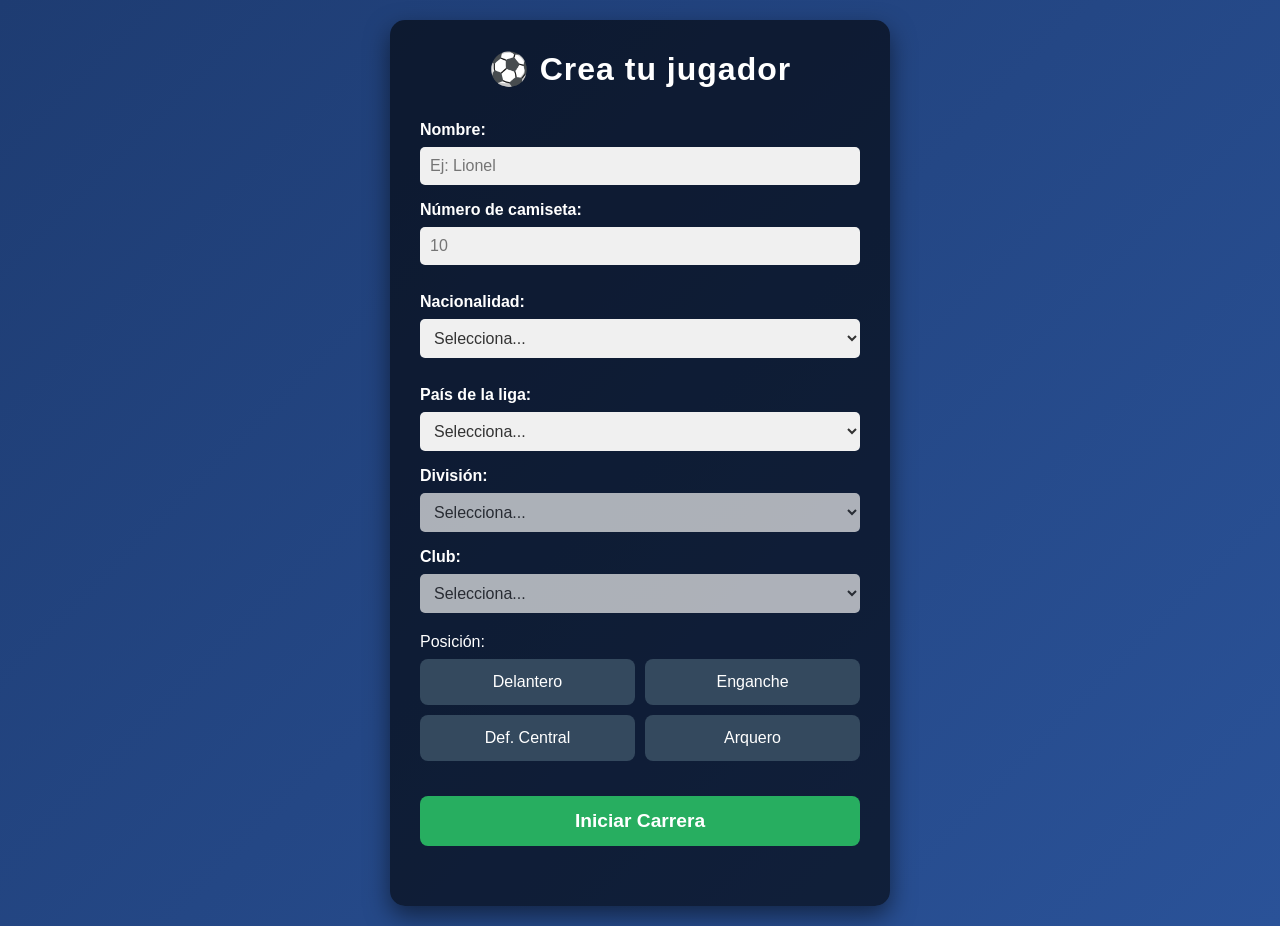
==== Idolo/index.html @ 2179ede4 "Add files via upload" ====
<!DOCTYPE html>
<html lang="es">
<head>
    <meta charset="UTF-8">
    <meta name="viewport" content="width=device-width, initial-scale=1.0">
    <title>Modo Carrera - Menú Principal</title>
    <link rel="stylesheet" href="style.css">
</head>
<body>
    <main class="menu-container">
        <h1>⚽ Crea tu jugador</h1>

        <!-- Datos básicos -->
        <section class="form-section">
            <label for="nombre">Nombre:</label>
            <input type="text" id="nombre" placeholder="Ej: Lionel">

            <label for="dorsal">Número de camiseta:</label>
            <input type="number" id="dorsal" min="1" max="99" placeholder="10">
        </section>

        <!-- Nacionalidad -->
        <section class="form-section">
            <label for="nacionalidad">Nacionalidad:</label>
            <select id="nacionalidad">
                <option value="">Selecciona...</option>
            </select>
        </section>

        <!-- Liga -->
        <section class="form-section">
            <label for="paisLiga">País de la liga:</label>
            <select id="paisLiga" disabled>
                <option value="">Selecciona...</option>
            </select>

            <label for="division">División:</label>
            <select id="division" disabled>
                <option value="">Selecciona...</option>
            </select>

            <label for="club">Club:</label>
            <select id="club" disabled>
                <option value="">Selecciona...</option>
            </select>
        </section>

        <!-- Posición -->
        <section class="form-section posiciones">
            <p>Posición:</p>
            <div class="posiciones-opciones">
                <button type="button" class="posicion-btn" data-posicion="Delantero">Delantero</button>
                <button type="button" class="posicion-btn" data-posicion="Enganche">Enganche</button>
                <button type="button" class="posicion-btn" data-posicion="Defensa Central">Def. Central</button>
                <button type="button" class="posicion-btn" data-posicion="Arquero">Arquero</button>
            </div>
        </section>

        <button id="iniciar" class="iniciar-btn">Iniciar Carrera</button>
        <p id="mensaje-error" class="error-msg"></p>
    </main>

    <script src="data.js"></script>
    <script src="menu.js"></script>
</body>
</html>
---- Idolo/style.css ----
* {
    box-sizing: border-box;
    margin: 0;
    padding: 0;
}

body {
    font-family: 'Segoe UI', Tahoma, Geneva, Verdana, sans-serif;
    background: linear-gradient(135deg, #1e3c72, #2a5298);
    color: white;
    display: flex;
    justify-content: center;
    align-items: center;
    min-height: 100vh;
    padding: 20px;
}

.menu-container {
    background: rgba(0, 0, 0, 0.6);
    border-radius: 15px;
    padding: 30px;
    max-width: 500px;
    width: 100%;
    box-shadow: 0 10px 25px rgba(0,0,0,0.5);
}

h1 {
    text-align: center;
    margin-bottom: 25px;
    font-size: 2rem;
    letter-spacing: 1px;
}

.form-section {
    margin-bottom: 20px;
    display: flex;
    flex-direction: column;
    gap: 8px;
}

label {
    font-weight: bold;
    margin-top: 8px;
}

input, select {
    padding: 10px;
    border: none;
    border-radius: 5px;
    font-size: 1rem;
    background: #f0f0f0;
    color: #333;
}

input:focus, select:focus {
    outline: 2px solid #ffd700;
}

.posiciones-opciones {
    display: grid;
    grid-template-columns: 1fr 1fr;
    gap: 10px;
}

.posicion-btn {
    padding: 12px;
    background: #34495e;
    color: white;
    border: 2px solid transparent;
    border-radius: 8px;
    cursor: pointer;
    font-size: 1rem;
    transition: all 0.3s;
}

.posicion-btn:hover {
    background: #3d566e;
}

.posicion-btn.seleccionada {
    background: #ffd700;
    color: black;
    border-color: #fff;
    font-weight: bold;
}

.iniciar-btn {
    width: 100%;
    padding: 14px;
    background: #27ae60;
    color: white;
    border: none;
    border-radius: 8px;
    font-size: 1.2rem;
    font-weight: bold;
    cursor: pointer;
    margin-top: 15px;
    transition: background 0.3s;
}

.iniciar-btn:hover {
    background: #2ecc71;
}

.error-msg {
    color: #ff6b6b;
    text-align: center;
    margin-top: 10px;
    min-height: 20px;
}
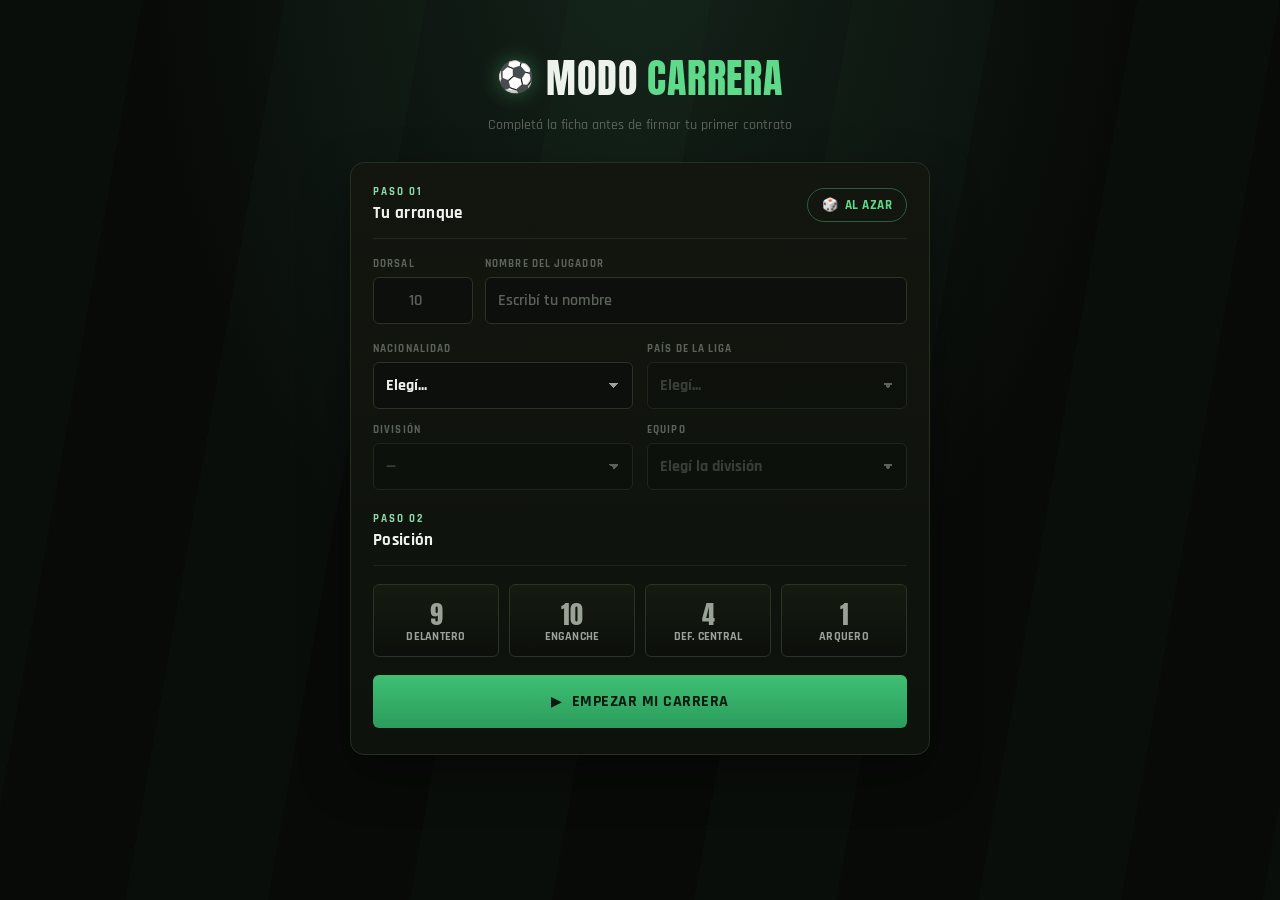
==== commit 20b92241: "Add files via upload" ====
--- a/Idolo/index.html
+++ b/Idolo/index.html
@@ -1,66 +1,125 @@
 <!DOCTYPE html>
 <html lang="es">
 <head>
-    <meta charset="UTF-8">
-    <meta name="viewport" content="width=device-width, initial-scale=1.0">
-    <title>Modo Carrera - Menú Principal</title>
-    <link rel="stylesheet" href="style.css">
+<meta charset="UTF-8">
+<meta name="viewport" content="width=device-width, initial-scale=1.0">
+<title>Modo Carrera</title>
+<link rel="preconnect" href="https://fonts.googleapis.com">
+<link rel="preconnect" href="https://fonts.gstatic.com" crossorigin>
+<link href="https://fonts.googleapis.com/css2?family=Anton&family=Rajdhani:wght@500;600;700&display=swap" rel="stylesheet">
+<link rel="stylesheet" href="style.css">
 </head>
 <body>
-    <main class="menu-container">
-        <h1>⚽ Crea tu jugador</h1>
 
-        <!-- Datos básicos -->
-        <section class="form-section">
-            <label for="nombre">Nombre:</label>
-            <input type="text" id="nombre" placeholder="Ej: Lionel">
+<div class="fondo-cancha"></div>
 
-            <label for="dorsal">Número de camiseta:</label>
-            <input type="number" id="dorsal" min="1" max="99" placeholder="10">
-        </section>
+<main class="pantalla" id="pantalla-menu">
 
-        <!-- Nacionalidad -->
-        <section class="form-section">
-            <label for="nacionalidad">Nacionalidad:</label>
-            <select id="nacionalidad">
-                <option value="">Selecciona...</option>
-            </select>
-        </section>
+  <header class="cabecera">
+    <div class="cabecera__marca">
+      <span class="cabecera__bola">⚽</span>
+      <h1 class="cabecera__titulo">MODO <span>CARRERA</span></h1>
+    </div>
+    <p class="cabecera__sub">Completá la ficha antes de firmar tu primer contrato</p>
+  </header>
 
-        <!-- Liga -->
-        <section class="form-section">
-            <label for="paisLiga">País de la liga:</label>
-            <select id="paisLiga" disabled>
-                <option value="">Selecciona...</option>
-            </select>
+  <form id="form-menu" class="tarjeta" novalidate>
 
-            <label for="division">División:</label>
-            <select id="division" disabled>
-                <option value="">Selecciona...</option>
-            </select>
+    <div class="tarjeta__cabecera">
+      <div>
+        <span class="tarjeta__eyebrow">Paso 01</span>
+        <h2 class="tarjeta__titulo">Tu arranque</h2>
+      </div>
+      <button type="button" class="boton-azar" id="boton-azar">
+        <span class="boton-azar__icono">🎲</span> Al azar
+      </button>
+    </div>
 
-            <label for="club">Club:</label>
-            <select id="club" disabled>
-                <option value="">Selecciona...</option>
-            </select>
-        </section>
+    <!-- NOMBRE + DORSAL -->
+    <div class="fila-nombre">
+      <div class="campo campo--dorsal">
+        <label for="input-dorsal">Dorsal</label>
+        <input type="number" id="input-dorsal" name="dorsal" placeholder="10" min="1" max="99" required>
+      </div>
 
-        <!-- Posición -->
-        <section class="form-section posiciones">
-            <p>Posición:</p>
-            <div class="posiciones-opciones">
-                <button type="button" class="posicion-btn" data-posicion="Delantero">Delantero</button>
-                <button type="button" class="posicion-btn" data-posicion="Enganche">Enganche</button>
-                <button type="button" class="posicion-btn" data-posicion="Defensa Central">Def. Central</button>
-                <button type="button" class="posicion-btn" data-posicion="Arquero">Arquero</button>
-            </div>
-        </section>
+      <div class="campo campo--nombre">
+        <label for="input-nombre">Nombre del jugador</label>
+        <input type="text" id="input-nombre" name="nombre" placeholder="Escribí tu nombre" maxlength="24" required>
+      </div>
+    </div>
 
-        <button id="iniciar" class="iniciar-btn">Iniciar Carrera</button>
-        <p id="mensaje-error" class="error-msg"></p>
-    </main>
+    <!-- DESTINO -->
+    <div class="modulo__grid">
+      <div class="campo">
+        <label for="select-pais">Nacionalidad</label>
+        <select id="select-pais" name="pais" required>
+          <option value="" disabled selected>Elegí...</option>
+        </select>
+      </div>
 
-    <script src="data.js"></script>
-    <script src="menu.js"></script>
+      <div class="campo">
+        <label for="select-liga">País de la liga</label>
+        <select id="select-liga" name="liga" required disabled>
+          <option value="" disabled selected>Elegí...</option>
+        </select>
+      </div>
+
+      <div class="campo">
+        <label for="select-division">División</label>
+        <select id="select-division" name="division" required disabled>
+          <option value="" disabled selected>—</option>
+        </select>
+      </div>
+
+      <div class="campo">
+        <label for="select-club">Equipo</label>
+        <select id="select-club" name="club" required disabled>
+          <option value="" disabled selected>Elegí la división</option>
+        </select>
+      </div>
+    </div>
+
+    <!-- POSICIÓN -->
+    <div class="tarjeta__cabecera tarjeta__cabecera--posicion">
+      <div>
+        <span class="tarjeta__eyebrow">Paso 02</span>
+        <h2 class="tarjeta__titulo">Posición</h2>
+      </div>
+    </div>
+
+    <div class="posiciones" id="grupo-posiciones" role="radiogroup" aria-label="Elegir posición">
+      <button type="button" class="pos-card" data-posicion="delantero" data-dorsal-sugerido="9" role="radio" aria-checked="false">
+        <span class="pos-card__numero">9</span>
+        <span class="pos-card__nombre">Delantero</span>
+      </button>
+
+      <button type="button" class="pos-card" data-posicion="enganche" data-dorsal-sugerido="10" role="radio" aria-checked="false">
+        <span class="pos-card__numero">10</span>
+        <span class="pos-card__nombre">Enganche</span>
+      </button>
+
+      <button type="button" class="pos-card" data-posicion="central" data-dorsal-sugerido="4" role="radio" aria-checked="false">
+        <span class="pos-card__numero">4</span>
+        <span class="pos-card__nombre">Def. Central</span>
+      </button>
+
+      <button type="button" class="pos-card" data-posicion="arquero" data-dorsal-sugerido="1" role="radio" aria-checked="false">
+        <span class="pos-card__numero">1</span>
+        <span class="pos-card__nombre">Arquero</span>
+      </button>
+    </div>
+    <input type="hidden" id="input-posicion" name="posicion" required>
+
+    <p class="mensaje-error" id="mensaje-error" hidden></p>
+
+    <button type="submit" class="boton-iniciar">
+      <span class="boton-iniciar__icono">▶</span> Empezar mi carrera
+    </button>
+
+  </form>
+</main>
+
+<script src="data.js"></script>
+<script src="menu.js"></script>
 </body>
 </html>
--- a/Idolo/style.css
+++ b/Idolo/style.css
@@ -1,110 +1,399 @@
-* {
-    box-sizing: border-box;
-    margin: 0;
-    padding: 0;
-}
-
-body {
-    font-family: 'Segoe UI', Tahoma, Geneva, Verdana, sans-serif;
-    background: linear-gradient(135deg, #1e3c72, #2a5298);
-    color: white;
-    display: flex;
-    justify-content: center;
-    align-items: center;
-    min-height: 100vh;
-    padding: 20px;
-}
-
-.menu-container {
-    background: rgba(0, 0, 0, 0.6);
-    border-radius: 15px;
-    padding: 30px;
-    max-width: 500px;
-    width: 100%;
-    box-shadow: 0 10px 25px rgba(0,0,0,0.5);
-}
-
-h1 {
-    text-align: center;
-    margin-bottom: 25px;
-    font-size: 2rem;
-    letter-spacing: 1px;
-}
-
-.form-section {
-    margin-bottom: 20px;
-    display: flex;
-    flex-direction: column;
-    gap: 8px;
-}
-
-label {
-    font-weight: bold;
-    margin-top: 8px;
-}
-
-input, select {
-    padding: 10px;
-    border: none;
-    border-radius: 5px;
-    font-size: 1rem;
-    background: #f0f0f0;
-    color: #333;
-}
-
-input:focus, select:focus {
-    outline: 2px solid #ffd700;
-}
-
-.posiciones-opciones {
-    display: grid;
-    grid-template-columns: 1fr 1fr;
-    gap: 10px;
-}
-
-.posicion-btn {
-    padding: 12px;
-    background: #34495e;
-    color: white;
-    border: 2px solid transparent;
-    border-radius: 8px;
-    cursor: pointer;
-    font-size: 1rem;
-    transition: all 0.3s;
-}
-
-.posicion-btn:hover {
-    background: #3d566e;
-}
-
-.posicion-btn.seleccionada {
-    background: #ffd700;
-    color: black;
-    border-color: #fff;
-    font-weight: bold;
-}
-
-.iniciar-btn {
-    width: 100%;
-    padding: 14px;
-    background: #27ae60;
-    color: white;
-    border: none;
-    border-radius: 8px;
-    font-size: 1.2rem;
-    font-weight: bold;
-    cursor: pointer;
-    margin-top: 15px;
-    transition: background 0.3s;
-}
-
-.iniciar-btn:hover {
-    background: #2ecc71;
-}
-
-.error-msg {
-    color: #ff6b6b;
-    text-align: center;
-    margin-top: 10px;
-    min-height: 20px;
+/* ============================================
+   TOKENS
+   ============================================ */
+:root {
+  --negro: #080a08;
+  --panel: #12160f;
+  --panel-borde: #262f21;
+  --input-bg: #0c0f0b;
+  --input-borde: #2a3324;
+  --verde-oscuro: #1f3d2e;
+  --verde-linea: #2d5a41;
+  --verde-brillo: #5fd98a;
+  --verde-texto: #8fd8ac;
+  --gris: #9aa196;
+  --gris-tenue: #5b6259;
+  --blanco: #eef2ec;
+  --error: #e08a72;
+
+  --fuente-display: "Anton", sans-serif;
+  --fuente-cuerpo: "Rajdhani", sans-serif;
+
+  --radio: 6px;
+}
+
+* { box-sizing: border-box; }
+
+html, body {
+  margin: 0;
+  padding: 0;
+  min-height: 100%;
+  background: var(--negro);
+  color: var(--blanco);
+  font-family: var(--fuente-cuerpo);
+}
+
+.fondo-cancha {
+  position: fixed;
+  inset: 0;
+  z-index: 0;
+  background:
+    repeating-linear-gradient(
+      100deg,
+      rgba(95, 217, 138, 0.02) 0px,
+      rgba(95, 217, 138, 0.02) 140px,
+      transparent 140px,
+      transparent 280px
+    ),
+    radial-gradient(ellipse at 50% -10%, #14231a 0%, var(--negro) 55%);
+  pointer-events: none;
+}
+
+.pantalla {
+  position: relative;
+  z-index: 1;
+  max-width: 620px;
+  margin: 0 auto;
+  padding: 48px 20px 96px;
+}
+
+/* ============================================
+   CABECERA / MARCA
+   ============================================ */
+.cabecera {
+  text-align: center;
+  margin-bottom: 28px;
+}
+
+.cabecera__marca {
+  display: flex;
+  align-items: center;
+  justify-content: center;
+  gap: 12px;
+}
+
+.cabecera__bola {
+  font-size: 30px;
+  filter: drop-shadow(0 0 10px rgba(95, 217, 138, 0.35));
+}
+
+.cabecera__titulo {
+  font-family: var(--fuente-display);
+  font-weight: 400;
+  font-size: clamp(28px, 7vw, 40px);
+  letter-spacing: 0.02em;
+  margin: 0;
+  color: var(--blanco);
+}
+
+.cabecera__titulo span {
+  color: var(--verde-brillo);
+}
+
+.cabecera__sub {
+  margin: 8px 0 0;
+  color: var(--gris-tenue);
+  font-size: 14px;
+  font-weight: 500;
+}
+
+/* ============================================
+   TARJETA PRINCIPAL (panel único)
+   ============================================ */
+.tarjeta {
+  background: linear-gradient(180deg, var(--panel), #0e120c);
+  border: 1px solid var(--panel-borde);
+  border-radius: 14px;
+  padding: 22px 22px 26px;
+  box-shadow: 0 20px 50px rgba(0, 0, 0, 0.4);
+  display: flex;
+  flex-direction: column;
+  gap: 18px;
+}
+
+.tarjeta__cabecera {
+  display: flex;
+  align-items: center;
+  justify-content: space-between;
+  padding-bottom: 14px;
+  border-bottom: 1px solid #202718;
+}
+
+.tarjeta__cabecera--posicion {
+  margin-top: 4px;
+}
+
+.tarjeta__eyebrow {
+  display: block;
+  font-size: 11px;
+  font-weight: 700;
+  letter-spacing: 0.18em;
+  text-transform: uppercase;
+  color: var(--verde-texto);
+  margin-bottom: 3px;
+}
+
+.tarjeta__titulo {
+  margin: 0;
+  font-family: var(--fuente-cuerpo);
+  font-weight: 700;
+  font-size: 17px;
+  letter-spacing: 0.02em;
+  color: var(--blanco);
+}
+
+.boton-azar {
+  display: flex;
+  align-items: center;
+  gap: 6px;
+  background: transparent;
+  border: 1px solid var(--verde-linea);
+  color: var(--verde-brillo);
+  font-family: var(--fuente-cuerpo);
+  font-weight: 700;
+  font-size: 12.5px;
+  letter-spacing: 0.04em;
+  text-transform: uppercase;
+  padding: 8px 14px;
+  border-radius: 999px;
+  cursor: pointer;
+  transition: background 0.15s ease, transform 0.1s ease;
+}
+
+.boton-azar:hover {
+  background: rgba(95, 217, 138, 0.08);
+  transform: translateY(-1px);
+}
+
+.boton-azar__icono {
+  font-size: 13px;
+}
+
+/* ============================================
+   CAMPOS DE FORMULARIO
+   ============================================ */
+.fila-nombre {
+  display: grid;
+  grid-template-columns: 100px 1fr;
+  gap: 12px;
+}
+
+.modulo__grid {
+  display: grid;
+  grid-template-columns: repeat(2, 1fr);
+  gap: 14px;
+}
+
+.campo {
+  display: flex;
+  flex-direction: column;
+  gap: 6px;
+}
+
+.campo label {
+  font-size: 11px;
+  font-weight: 700;
+  letter-spacing: 0.1em;
+  text-transform: uppercase;
+  color: var(--gris-tenue);
+}
+
+.campo input,
+.campo select {
+  background: var(--input-bg);
+  border: 1px solid var(--input-borde);
+  border-radius: var(--radio);
+  color: var(--blanco);
+  font-family: var(--fuente-cuerpo);
+  font-weight: 700;
+  font-size: 16px;
+  padding: 12px 12px;
+  outline: none;
+  transition: border-color 0.15s ease, box-shadow 0.15s ease;
+  appearance: none;
+  -webkit-appearance: none;
+}
+
+.campo--dorsal input {
+  text-align: center;
+}
+
+.campo select {
+  background-image: linear-gradient(45deg, transparent 50%, var(--gris) 50%),
+                     linear-gradient(135deg, var(--gris) 50%, transparent 50%);
+  background-position: calc(100% - 18px) center, calc(100% - 13px) center;
+  background-size: 5px 5px, 5px 5px;
+  background-repeat: no-repeat;
+  padding-right: 34px;
+}
+
+.campo input::placeholder {
+  color: var(--gris-tenue);
+  font-weight: 600;
+}
+
+.campo input:focus,
+.campo select:focus {
+  border-color: var(--verde-brillo);
+  box-shadow: 0 0 0 3px rgba(95, 217, 138, 0.15);
+}
+
+.campo select:disabled,
+.campo input:disabled {
+  color: var(--gris-tenue);
+  cursor: not-allowed;
+  opacity: 0.55;
+}
+
+/* ============================================
+   TARJETAS DE POSICIÓN
+   ============================================ */
+.posiciones {
+  display: grid;
+  grid-template-columns: repeat(4, 1fr);
+  gap: 10px;
+}
+
+.pos-card {
+  position: relative;
+  background: linear-gradient(180deg, #151b11, var(--input-bg));
+  border: 1px solid var(--input-borde);
+  border-radius: var(--radio);
+  padding: 16px 6px 12px;
+  display: flex;
+  flex-direction: column;
+  align-items: center;
+  gap: 2px;
+  cursor: pointer;
+  font-family: var(--fuente-cuerpo);
+  transition: border-color 0.15s ease, transform 0.1s ease, box-shadow 0.15s ease;
+}
+
+.pos-card:hover {
+  border-color: var(--verde-linea);
+  transform: translateY(-2px);
+}
+
+.pos-card__numero {
+  font-family: var(--fuente-display);
+  font-size: 26px;
+  color: var(--gris);
+  line-height: 1;
+  transition: color 0.15s ease;
+}
+
+.pos-card__nombre {
+  font-weight: 700;
+  font-size: 11.5px;
+  letter-spacing: 0.02em;
+  text-transform: uppercase;
+  color: var(--gris);
+  transition: color 0.15s ease;
+}
+
+.pos-card[aria-checked="true"] {
+  border-color: var(--verde-brillo);
+  box-shadow: inset 0 0 0 1px rgba(95, 217, 138, 0.3), 0 0 20px rgba(95, 217, 138, 0.12);
+}
+
+.pos-card[aria-checked="true"] .pos-card__numero {
+  color: var(--verde-brillo);
+}
+
+.pos-card[aria-checked="true"] .pos-card__nombre {
+  color: var(--blanco);
+}
+
+.pos-card[aria-checked="true"]::after {
+  content: "";
+  position: absolute;
+  top: 7px;
+  right: 7px;
+  width: 6px;
+  height: 6px;
+  border-radius: 50%;
+  background: var(--verde-brillo);
+  box-shadow: 0 0 6px var(--verde-brillo);
+}
+
+/* ============================================
+   ERROR + BOTÓN FINAL
+   ============================================ */
+.mensaje-error {
+  margin: 0;
+  padding: 12px 14px;
+  border: 1px solid #5e3129;
+  background: #201413;
+  color: var(--error);
+  font-size: 13.5px;
+  font-weight: 600;
+  border-radius: var(--radio);
+}
+
+.boton-iniciar {
+  display: flex;
+  align-items: center;
+  justify-content: center;
+  gap: 10px;
+  padding: 16px;
+  background: linear-gradient(180deg, #3fbf74, #2b9c5c);
+  color: #071a0f;
+  border: none;
+  border-radius: var(--radio);
+  font-family: var(--fuente-cuerpo);
+  font-weight: 700;
+  font-size: 16px;
+  letter-spacing: 0.03em;
+  text-transform: uppercase;
+  cursor: pointer;
+  transition: transform 0.12s ease, box-shadow 0.12s ease, filter 0.12s ease;
+}
+
+.boton-iniciar:hover {
+  filter: brightness(1.08);
+  box-shadow: 0 8px 26px rgba(63, 191, 116, 0.3);
+  transform: translateY(-1px);
+}
+
+.boton-iniciar:active {
+  transform: translateY(0);
+}
+
+.boton-iniciar__icono {
+  font-size: 13px;
+}
+
+/* ============================================
+   RESPONSIVE
+   ============================================ */
+@media (max-width: 480px) {
+  .modulo__grid {
+    grid-template-columns: 1fr;
+  }
+  .fila-nombre {
+    grid-template-columns: 80px 1fr;
+  }
+  .posiciones {
+    grid-template-columns: repeat(2, 1fr);
+  }
+  .pantalla {
+    padding: 32px 14px 72px;
+  }
+  .tarjeta {
+    padding: 18px 16px 22px;
+  }
+}
+
+/* Accesibilidad */
+@media (prefers-reduced-motion: reduce) {
+  * {
+    transition: none !important;
+  }
+}
+
+.pos-card:focus-visible,
+.boton-iniciar:focus-visible,
+.boton-azar:focus-visible {
+  outline: 2px solid var(--verde-brillo);
+  outline-offset: 2px;
 }
